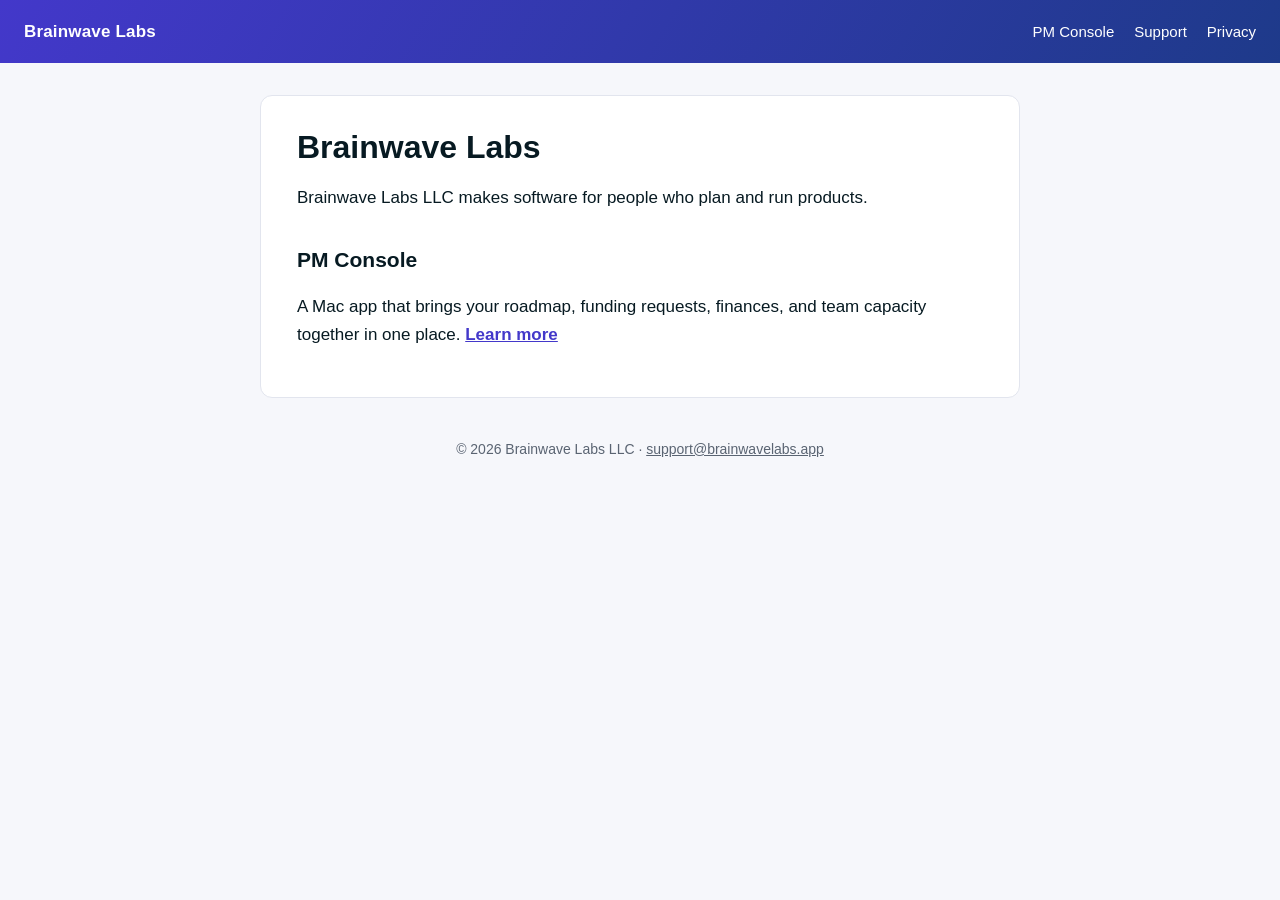
==== index.html @ 589ec598 "Brainwave Labs site: home, PM Console, privacy policy, support Co-Authored-By: Claude Opus 5.5 <nore" ====
<!DOCTYPE html>
<html lang="en">
<head>
<meta charset="utf-8">
<meta name="viewport" content="width=device-width, initial-scale=1">
<title>Brainwave Labs</title>
<meta name="description" content="Brainwave Labs makes software for people who plan and run products.">
<link rel="stylesheet" href="/style.css">
</head>
<body>
<header><a class="brand" href="/">Brainwave Labs</a>
<nav><a href="/pmconsole/">PM Console</a><a href="/pmconsole/support/">Support</a><a href="/pmconsole/privacy/">Privacy</a></nav></header>
<main>
<h1>Brainwave Labs</h1>
<p>Brainwave Labs LLC makes software for people who plan and run products.</p>
<h2>PM Console</h2>
<p>A Mac app that brings your roadmap, funding requests, finances, and team capacity together in one place. <strong><a href="/pmconsole/">Learn more</a></strong></p>
</main>
<footer>&copy; 2026 Brainwave Labs LLC &middot; <a href="mailto:support@brainwavelabs.app">support@brainwavelabs.app</a></footer>
</body>
</html>
---- style.css ----
:root { --primary: #4338CA; --secondary: #1E3A8A; --ink: #071A22; --muted: #5A6472; --line: #E2E5EE; }
* { box-sizing: border-box; }
body { margin: 0; font: 17px/1.6 -apple-system, BlinkMacSystemFont, "Segoe UI", Helvetica, Arial, sans-serif; color: var(--ink); background: #F6F7FB; }
header { display: flex; flex-wrap: wrap; gap: 12px 24px; align-items: center; justify-content: space-between; padding: 18px 24px; color: #fff; background: linear-gradient(120deg, var(--primary), var(--secondary)); }
header a { color: #fff; text-decoration: none; }
.brand { font-weight: 800; letter-spacing: .01em; }
nav { display: flex; gap: 20px; font-size: 15px; }
nav a:hover, nav a:focus { text-decoration: underline; }
main { max-width: 760px; margin: 32px auto; padding: 32px 36px; background: #fff; border: 1px solid var(--line); border-radius: 12px; }
h1 { font-size: 32px; line-height: 1.2; margin: 0 0 16px; font-weight: 800; }
h2 { font-size: 21px; margin: 32px 0 8px; }
a { color: var(--primary); }
em { color: var(--muted); }
li { margin: 4px 0; }
footer { text-align: center; color: var(--muted); font-size: 14px; padding: 8px 16px 32px; }
footer a { color: var(--muted); }
@media (max-width: 600px) { main { margin: 16px; padding: 24px 20px; } h1 { font-size: 26px; } }
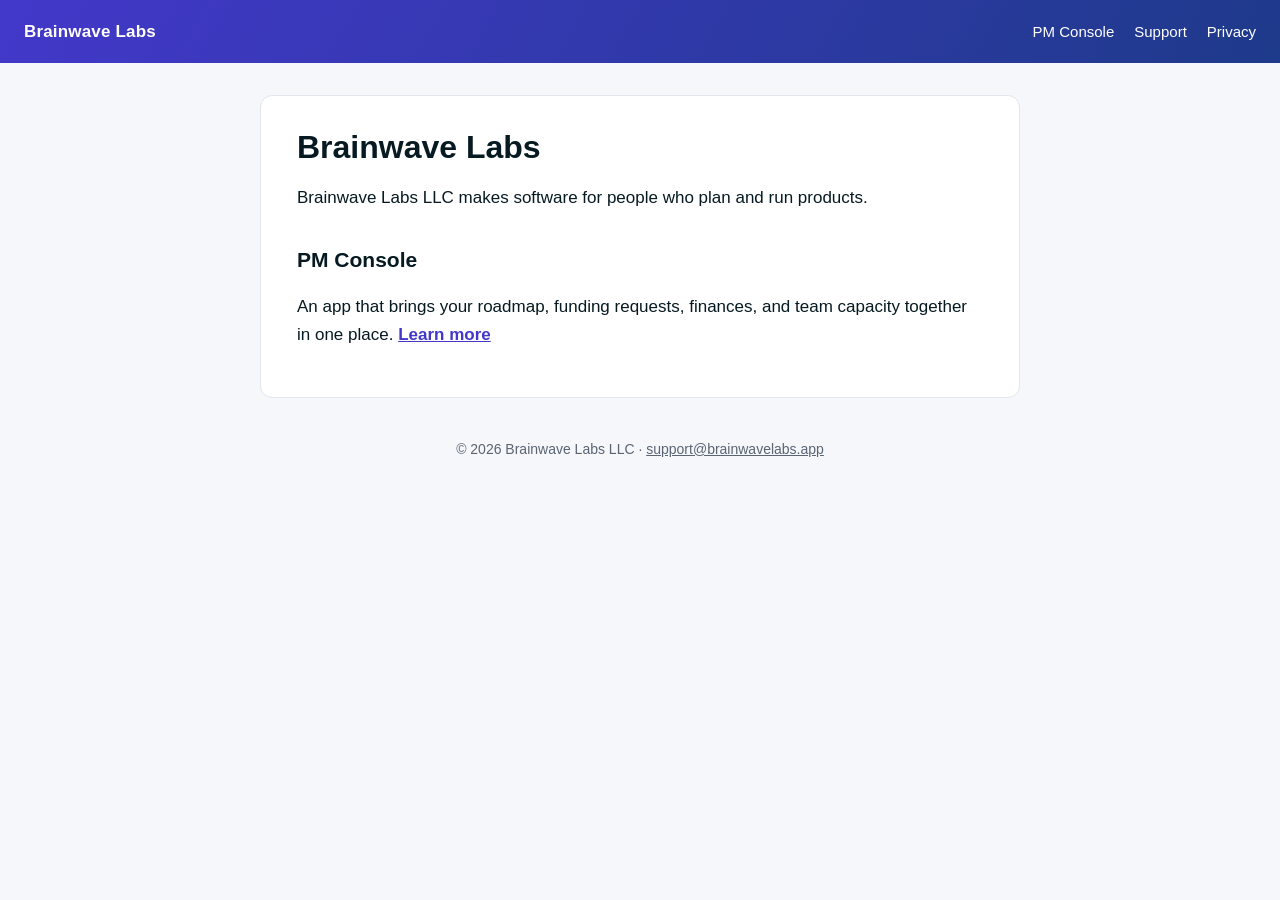
==== commit d297bcff: "Device-neutral wording: the policy covers any device PM Console runs on Co-Authored-By: Claude Opus " ====
--- a/index.html
+++ b/index.html
@@ -14,7 +14,7 @@
 <h1>Brainwave Labs</h1>
 <p>Brainwave Labs LLC makes software for people who plan and run products.</p>
 <h2>PM Console</h2>
-<p>A Mac app that brings your roadmap, funding requests, finances, and team capacity together in one place. <strong><a href="/pmconsole/">Learn more</a></strong></p>
+<p>An app that brings your roadmap, funding requests, finances, and team capacity together in one place. <strong><a href="/pmconsole/">Learn more</a></strong></p>
 </main>
 <footer>&copy; 2026 Brainwave Labs LLC &middot; <a href="mailto:support@brainwavelabs.app">support@brainwavelabs.app</a></footer>
 </body>
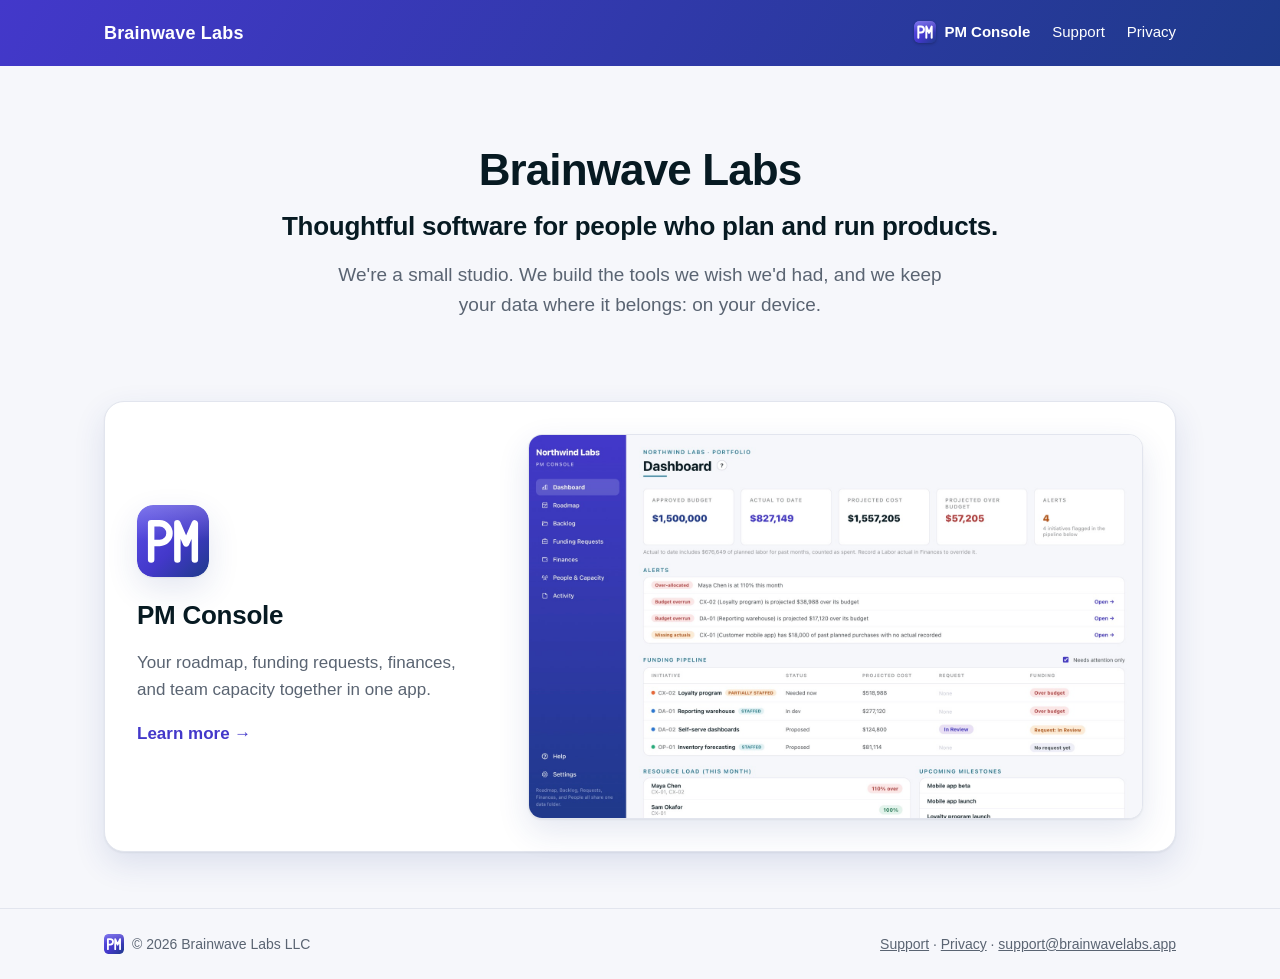
==== commit f0d9f155: "Friendlier site: app icon, product page with screenshots, support cards and questions, privacy summa" ====
--- a/index.html
+++ b/index.html
@@ -4,18 +4,50 @@
 <meta charset="utf-8">
 <meta name="viewport" content="width=device-width, initial-scale=1">
 <title>Brainwave Labs</title>
-<meta name="description" content="Brainwave Labs makes software for people who plan and run products.">
+<meta name="description" content="Brainwave Labs makes thoughtful software for people who plan and run products.">
+<meta property="og:type" content="website">
+<meta property="og:title" content="Brainwave Labs">
+<meta property="og:description" content="Brainwave Labs makes thoughtful software for people who plan and run products.">
+<meta property="og:url" content="https://brainwavelabs.app/">
+<meta property="og:image" content="https://brainwavelabs.app/img/og-pmconsole.jpg">
+<meta name="twitter:card" content="summary_large_image">
+<link rel="icon" href="/img/pm-icon.svg" type="image/svg+xml">
+<link rel="icon" href="/img/pm-icon-32.png" sizes="32x32" type="image/png">
+<link rel="apple-touch-icon" href="/img/pm-icon-180.png">
 <link rel="stylesheet" href="/style.css">
 </head>
 <body>
-<header><a class="brand" href="/">Brainwave Labs</a>
-<nav><a href="/pmconsole/">PM Console</a><a href="/pmconsole/support/">Support</a><a href="/pmconsole/privacy/">Privacy</a></nav></header>
-<main>
-<h1>Brainwave Labs</h1>
-<p>Brainwave Labs LLC makes software for people who plan and run products.</p>
-<h2>PM Console</h2>
-<p>An app that brings your roadmap, funding requests, finances, and team capacity together in one place. <strong><a href="/pmconsole/">Learn more</a></strong></p>
+<header class="site">
+  <div class="bar">
+    <a class="brand" href="/">Brainwave Labs</a>
+    <nav>
+      <a class="nav-app" href="/pmconsole/"><img src="/img/pm-icon.svg" alt="" width="22" height="22">PM Console</a>
+      <a href="/pmconsole/support/">Support</a>
+      <a href="/pmconsole/privacy/">Privacy</a>
+    </nav>
+  </div>
+</header>
+<main class="wide">
+<section class="hero home">
+  <h1>Brainwave Labs</h1>
+  <p class="tagline">Thoughtful software for people who plan and run products.</p>
+  <p class="lead">We're a small studio. We build the tools we wish we'd had, and we keep your data where it belongs: on your device.</p>
+</section>
+<a class="product-card" href="/pmconsole/">
+  <div class="pc-copy">
+    <img src="/img/pm-icon.svg" alt="" width="72" height="72">
+    <h2>PM Console</h2>
+    <p>Your roadmap, funding requests, finances, and team capacity together in one app.</p>
+    <span class="more">Learn more &rarr;</span>
+  </div>
+  <div class="frame"><img class="shot" src="/img/01-dashboard.jpg" alt="The PM Console Dashboard" width="1600" height="1000" decoding="async"></div>
+</a>
 </main>
-<footer>&copy; 2026 Brainwave Labs LLC &middot; <a href="mailto:support@brainwavelabs.app">support@brainwavelabs.app</a></footer>
+<footer class="site">
+  <div class="foot">
+    <div class="foot-brand"><img src="/img/pm-icon.svg" alt="" width="20" height="20"> &copy; 2026 Brainwave Labs LLC</div>
+    <div><a href="/pmconsole/support/">Support</a> &middot; <a href="/pmconsole/privacy/">Privacy</a> &middot; <a href="mailto:support@brainwavelabs.app">support@brainwavelabs.app</a></div>
+  </div>
+</footer>
 </body>
 </html>
--- a/style.css
+++ b/style.css
@@ -1,17 +1,135 @@
-:root { --primary: #4338CA; --secondary: #1E3A8A; --ink: #071A22; --muted: #5A6472; --line: #E2E5EE; }
+/* Brainwave Labs site. System font only, no outside requests. */
+:root {
+  --primary: #4338CA; --secondary: #1E3A8A; --accent: #0E7490;
+  --ink: #071A22; --muted: #5A6472; --line: #E2E5EE;
+  --page: #F6F7FB; --card: #FFFFFF; --tint: #EEF0FB;
+  --shadow: 0 1px 2px rgba(7, 26, 34, .06), 0 12px 32px rgba(30, 58, 138, .12);
+}
+@media (prefers-color-scheme: dark) {
+  :root {
+    --primary: #A5B4FC; --accent: #67C7DA;
+    --ink: #E8EAF2; --muted: #A3A9B8; --line: #2B3142;
+    --page: #0F121A; --card: #171B26; --tint: #1C2133;
+    --shadow: 0 1px 2px rgba(0, 0, 0, .4), 0 12px 32px rgba(0, 0, 0, .45);
+  }
+}
 * { box-sizing: border-box; }
-body { margin: 0; font: 17px/1.6 -apple-system, BlinkMacSystemFont, "Segoe UI", Helvetica, Arial, sans-serif; color: var(--ink); background: #F6F7FB; }
-header { display: flex; flex-wrap: wrap; gap: 12px 24px; align-items: center; justify-content: space-between; padding: 18px 24px; color: #fff; background: linear-gradient(120deg, var(--primary), var(--secondary)); }
-header a { color: #fff; text-decoration: none; }
-.brand { font-weight: 800; letter-spacing: .01em; }
-nav { display: flex; gap: 20px; font-size: 15px; }
-nav a:hover, nav a:focus { text-decoration: underline; }
-main { max-width: 760px; margin: 32px auto; padding: 32px 36px; background: #fff; border: 1px solid var(--line); border-radius: 12px; }
-h1 { font-size: 32px; line-height: 1.2; margin: 0 0 16px; font-weight: 800; }
-h2 { font-size: 21px; margin: 32px 0 8px; }
+html { -webkit-text-size-adjust: 100%; }
+body { margin: 0; font: 17px/1.6 -apple-system, BlinkMacSystemFont, "Segoe UI", Helvetica, Arial, sans-serif; color: var(--ink); background: var(--page); }
+img { max-width: 100%; height: auto; }
 a { color: var(--primary); }
+a:focus-visible, summary:focus-visible { outline: 3px solid var(--accent); outline-offset: 2px; border-radius: 4px; }
+
+/* Header and footer */
+header.site { color: #fff; background: linear-gradient(120deg, #4338CA, #1E3A8A); }
+.bar { max-width: 1120px; margin: 0 auto; padding: 16px 24px; display: flex; flex-wrap: wrap; gap: 10px 24px; align-items: center; justify-content: space-between; }
+header.site a { color: #fff; text-decoration: none; }
+.brand { font-weight: 800; font-size: 18px; letter-spacing: .01em; }
+nav { display: flex; flex-wrap: wrap; align-items: center; gap: 6px 22px; font-size: 15px; }
+nav a { padding: 4px 0; border-bottom: 2px solid transparent; }
+nav a:hover, nav a[aria-current="page"] { border-bottom-color: rgba(255, 255, 255, .8); }
+.nav-app { display: inline-flex; align-items: center; gap: 8px; font-weight: 600; }
+.nav-app img { border-radius: 5px; box-shadow: 0 1px 3px rgba(0, 0, 0, .25); }
+footer.site { border-top: 1px solid var(--line); margin-top: 56px; }
+.foot { max-width: 1120px; margin: 0 auto; padding: 24px; display: flex; flex-wrap: wrap; gap: 8px 24px; justify-content: space-between; color: var(--muted); font-size: 14px; }
+.foot a { color: var(--muted); }
+.foot-brand { display: inline-flex; align-items: center; gap: 8px; }
+.foot-brand img { border-radius: 4px; }
+
+/* Layout */
+main { max-width: 760px; margin: 40px auto 0; padding: 0 24px; }
+main.wide { max-width: 1120px; }
+main.mid { max-width: 1000px; }
+main.mid .prose { max-width: none; }
+.prose { max-width: 760px; }
+h1 { font-size: 44px; line-height: 1.1; margin: 0 0 12px; font-weight: 800; letter-spacing: -.02em; }
+h2 { font-size: 26px; line-height: 1.25; margin: 40px 0 10px; font-weight: 750; letter-spacing: -.01em; }
+h3 { font-size: 18px; margin: 12px 0 6px; }
+li { margin: 4px 0; }
 em { color: var(--muted); }
-li { margin: 4px 0; }
-footer { text-align: center; color: var(--muted); font-size: 14px; padding: 8px 16px 32px; }
-footer a { color: var(--muted); }
-@media (max-width: 600px) { main { margin: 16px; padding: 24px 20px; } h1 { font-size: 26px; } }
+.lead { font-size: 19px; color: var(--muted); max-width: 640px; }
+
+/* Privacy policy and other text pages: the card look from before */
+.prose { background: var(--card); border: 1px solid var(--line); border-radius: 16px; padding: 36px 40px; }
+.prose > h1:first-child, .prose > h2:first-child { margin-top: 0; }
+.prose h1 { font-size: 34px; }
+.prose h2 { font-size: 21px; margin-top: 32px; }
+.glance { background: var(--tint); border: 1px solid var(--line); border-left: 4px solid #4338CA; border-radius: 10px; padding: 14px 20px; margin: 20px 0 8px; }
+.glance p { margin: 6px 0; }
+
+/* Hero */
+.hero { text-align: center; padding: 24px 0 8px; }
+.hero .lead { margin: 0 auto 24px; }
+.app-icon { width: 128px; height: 128px; border-radius: 28px; box-shadow: var(--shadow); margin-bottom: 18px; }
+.app-icon.small { width: 72px; height: 72px; border-radius: 16px; margin-bottom: 12px; }
+.tagline { font-size: 26px; font-weight: 650; margin: 0 0 12px; letter-spacing: -.01em; }
+.cta { display: flex; flex-wrap: wrap; gap: 10px 16px; justify-content: center; align-items: center; }
+.pill { display: inline-block; padding: 10px 20px; border-radius: 999px; color: #fff; font-weight: 650; font-size: 15px; background: linear-gradient(120deg, #4338CA, #1E3A8A); }
+.req { color: var(--muted); font-size: 15px; }
+.hero-shot { margin: 40px 0 24px; }
+
+/* Screenshots */
+.frame { border-radius: 14px; overflow: hidden; border: 1px solid var(--line); box-shadow: var(--shadow); background: var(--card); line-height: 0; }
+.shot { display: block; width: 100%; }
+
+/* Feature rows */
+.feature { display: grid; grid-template-columns: 5fr 7fr; gap: 48px; align-items: center; margin: 88px 0; }
+.feature.flip { grid-template-columns: 7fr 5fr; }
+.feature.flip .copy { order: 2; }
+.feature h2 { margin-top: 4px; }
+.feature p { color: var(--muted); font-size: 18px; }
+.kicker { color: var(--accent) !important; font-size: 13px !important; font-weight: 700; letter-spacing: .14em; text-transform: uppercase; margin: 0; }
+
+/* Privacy band */
+.privacy-band { background: var(--tint); border: 1px solid var(--line); border-radius: 20px; padding: 40px; margin: 96px 0 0; text-align: center; }
+.privacy-band h2 { margin-top: 0; }
+.promises { display: grid; grid-template-columns: repeat(3, minmax(0, 1fr)); gap: 24px; margin: 24px 0; text-align: left; }
+.promise { background: var(--card); border: 1px solid var(--line); border-radius: 14px; padding: 22px; }
+.promise svg { color: var(--primary); }
+.promise p { color: var(--muted); margin: 0; font-size: 16px; }
+.fine { color: var(--muted); font-size: 15px; max-width: 680px; margin: 0 auto; }
+.closing { text-align: center; margin: 72px 0 0; }
+.closing p { color: var(--muted); }
+
+/* Support */
+.page-head { text-align: center; margin-bottom: 28px; }
+.page-head .lead { margin: 0 auto; }
+.cards { display: grid; grid-template-columns: repeat(3, minmax(0, 1fr)); gap: 16px; margin: 0 0 28px; }
+.card { background: var(--card); border: 1px solid var(--line); border-radius: 14px; padding: 20px; }
+.card svg { color: var(--primary); }
+.card p { margin: 0; color: var(--muted); font-size: 15.5px; }
+.card p strong { color: var(--ink); }
+.faq details { border-top: 1px solid var(--line); padding: 4px 0; }
+.faq details:last-child { border-bottom: 1px solid var(--line); }
+.faq summary { cursor: pointer; font-weight: 650; padding: 10px 28px 10px 0; list-style: none; position: relative; }
+.faq summary::-webkit-details-marker { display: none; }
+.faq summary::after { content: "+"; position: absolute; right: 4px; top: 6px; font-size: 22px; font-weight: 400; color: var(--primary); }
+.faq details[open] summary::after { content: "\2212"; }
+.faq details p { margin: 0 0 14px; color: var(--muted); }
+
+/* Home */
+.hero.home { padding-top: 40px; }
+.product-card { display: grid; grid-template-columns: 4fr 7fr; gap: 40px; align-items: center; margin: 48px 0 0; padding: 32px; background: var(--card); border: 1px solid var(--line); border-radius: 20px; box-shadow: var(--shadow); color: inherit; text-decoration: none; transition: transform .15s ease; }
+.product-card:hover { transform: translateY(-2px); }
+.pc-copy img { border-radius: 16px; box-shadow: var(--shadow); }
+.pc-copy h2 { margin: 14px 0 6px; }
+.pc-copy p { color: var(--muted); }
+.more { color: var(--primary); font-weight: 650; }
+
+/* Narrow screens: one column, 16px gutters */
+@media (max-width: 820px) {
+  .feature, .product-card { grid-template-columns: 1fr; gap: 20px; margin: 56px 0; }
+  .feature.flip .copy { order: 0; }
+  .promises, .cards { grid-template-columns: 1fr; }
+  .product-card { margin-top: 32px; padding: 20px; }
+}
+@media (max-width: 600px) {
+  main { padding: 0 16px; margin-top: 28px; }
+  .bar { padding: 14px 16px; }
+  h1 { font-size: 34px; }
+  .tagline { font-size: 21px; }
+  .prose { padding: 24px 20px; }
+  .privacy-band { padding: 28px 18px; }
+  .app-icon { width: 104px; height: 104px; border-radius: 24px; }
+}
+@media (prefers-reduced-motion: reduce) { .product-card { transition: none; } }
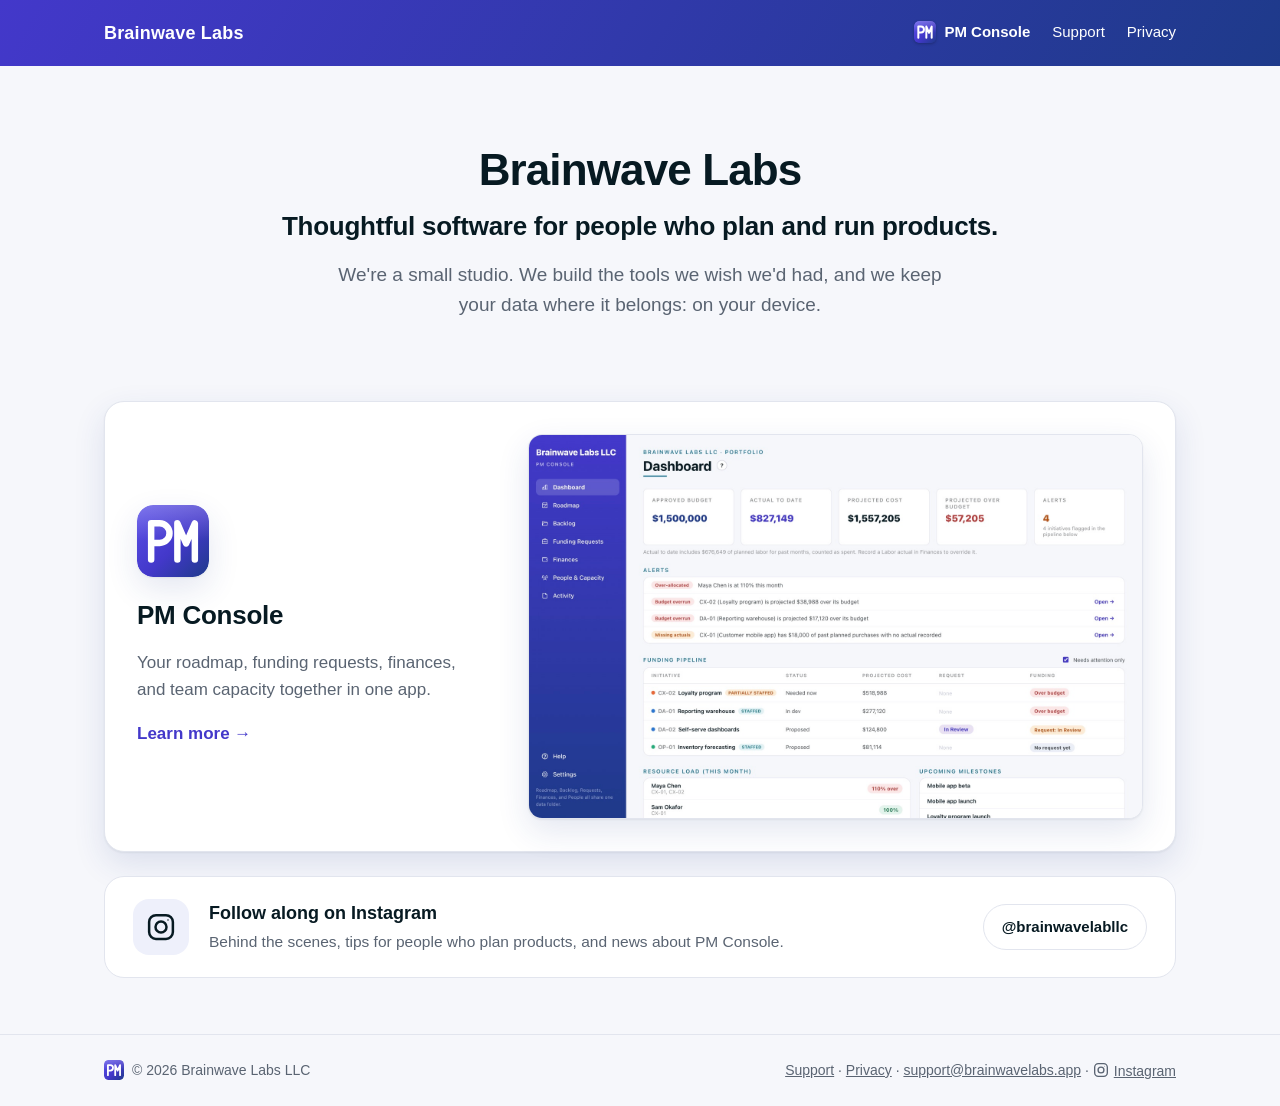
==== commit 48c45025: "Homepage: follow along on Instagram; Instagram link in every footer A plain link with the Instagram " ====
--- a/index.html
+++ b/index.html
@@ -42,11 +42,16 @@
   </div>
   <div class="frame"><img class="shot" src="/img/01-dashboard.jpg" alt="The PM Console Dashboard" width="1600" height="1000" decoding="async"></div>
 </a>
+<a class="follow-card" href="https://www.instagram.com/brainwavelabllc/" rel="me noopener" target="_blank">
+  <span class="follow-icon"><svg class="ig" viewBox="0 0 24 24" width="30" height="30" fill="none" stroke="currentColor" stroke-width="2" stroke-linecap="round" stroke-linejoin="round" aria-hidden="true"><rect x="2.5" y="2.5" width="19" height="19" rx="5.5"/><circle cx="12" cy="12" r="4.4"/><circle cx="17.6" cy="6.4" r="0.6" fill="currentColor" stroke="none"/></svg></span>
+  <span class="follow-copy"><strong>Follow along on Instagram</strong><span>Behind the scenes, tips for people who plan products, and news about PM Console.</span></span>
+  <span class="follow-btn">@brainwavelabllc</span>
+</a>
 </main>
 <footer class="site">
   <div class="foot">
     <div class="foot-brand"><img src="/img/pm-icon.svg" alt="" width="20" height="20"> &copy; 2026 Brainwave Labs LLC</div>
-    <div><a href="/pmconsole/support/">Support</a> &middot; <a href="/pmconsole/privacy/">Privacy</a> &middot; <a href="mailto:support@brainwavelabs.app">support@brainwavelabs.app</a></div>
+    <div class="foot-links"><a href="/pmconsole/support/">Support</a> &middot; <a href="/pmconsole/privacy/">Privacy</a> &middot; <a href="mailto:support@brainwavelabs.app">support@brainwavelabs.app</a> &middot; <a class="foot-ig" href="https://www.instagram.com/brainwavelabllc/" rel="me noopener" target="_blank" aria-label="Brainwave Labs on Instagram"><svg class="ig" viewBox="0 0 24 24" width="16" height="16" fill="none" stroke="currentColor" stroke-width="2" stroke-linecap="round" stroke-linejoin="round" aria-hidden="true"><rect x="2.5" y="2.5" width="19" height="19" rx="5.5"/><circle cx="12" cy="12" r="4.4"/><circle cx="17.6" cy="6.4" r="0.6" fill="currentColor" stroke="none"/></svg>Instagram</a></div>
   </div>
 </footer>
 </body>
--- a/style.css
+++ b/style.css
@@ -115,6 +115,16 @@
 .pc-copy h2 { margin: 14px 0 6px; }
 .pc-copy p { color: var(--muted); }
 .more { color: var(--primary); font-weight: 650; }
+.follow-card { display: flex; align-items: center; gap: 20px; margin: 24px 0 0; padding: 22px 28px; background: var(--card); border: 1px solid var(--line); border-radius: 20px; color: inherit; text-decoration: none; transition: transform .15s ease, box-shadow .15s ease; }
+.follow-card:hover { transform: translateY(-2px); box-shadow: var(--shadow); }
+.follow-icon { flex: none; width: 56px; height: 56px; border-radius: 16px; display: grid; place-items: center; background: var(--tint); color: var(--ink); }
+.follow-copy { flex: 1; min-width: 0; display: flex; flex-direction: column; gap: 2px; }
+.follow-copy strong { font-size: 18px; }
+.follow-copy span { color: var(--muted); font-size: 15.5px; }
+.follow-btn { flex: none; padding: 10px 18px; border-radius: 999px; border: 1.5px solid var(--line); font-weight: 650; font-size: 15px; color: var(--ink); }
+.follow-card:hover .follow-btn { border-color: var(--ink); }
+.foot-ig { display: inline-flex; align-items: center; gap: 5px; vertical-align: middle; }
+.foot-ig .ig { position: relative; top: -1px; }
 
 /* Narrow screens: one column, 16px gutters */
 @media (max-width: 820px) {
@@ -122,6 +132,8 @@
   .feature.flip .copy { order: 0; }
   .promises, .cards { grid-template-columns: 1fr; }
   .product-card { margin-top: 32px; padding: 20px; }
+  .follow-card { flex-wrap: wrap; padding: 18px 20px; }
+  .follow-btn { width: 100%; text-align: center; }
 }
 @media (max-width: 600px) {
   main { padding: 0 16px; margin-top: 28px; }
